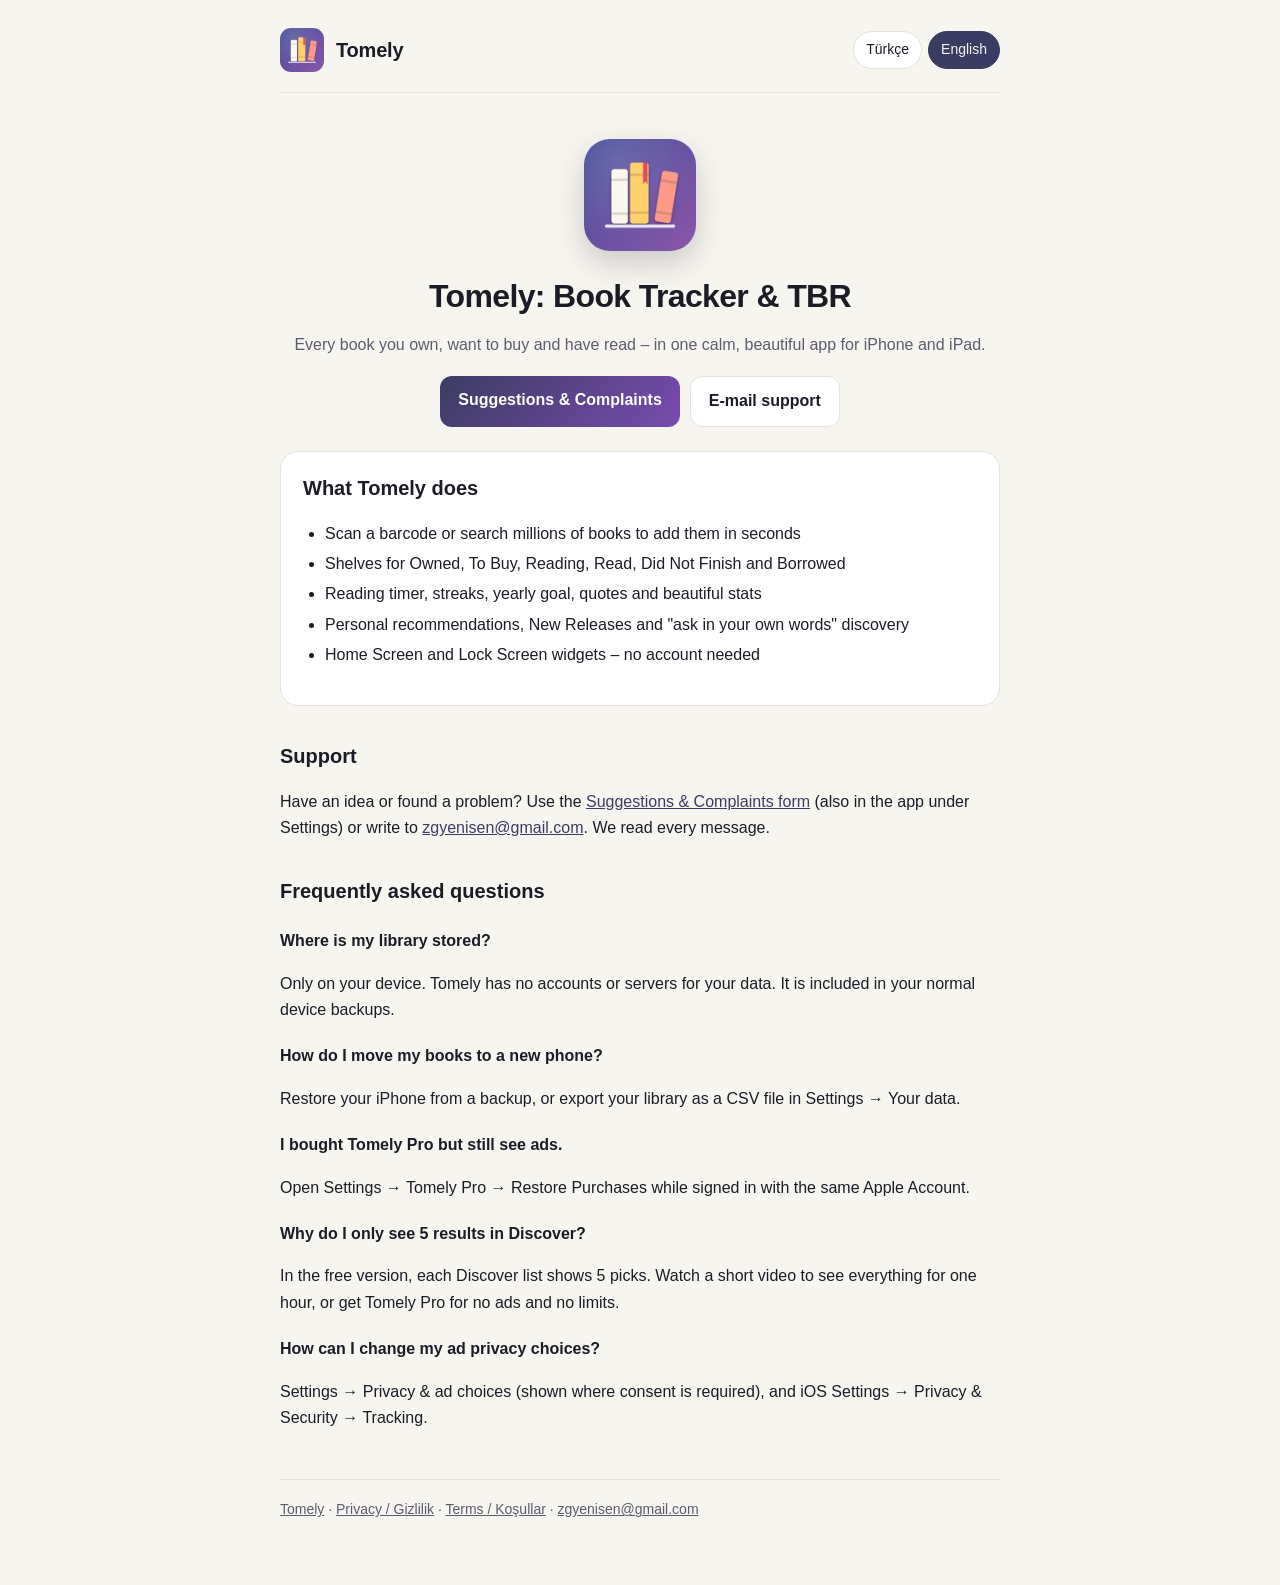
==== index.html @ a7e1a33b "Tomely support, privacy policy and terms of use (EN/TR) Co-Authored-By: Claude Opus 5.5 <noreply@ant" ====
<!doctype html>
<html lang="en">
<head>
<meta charset="utf-8">
<meta name="viewport" content="width=device-width, initial-scale=1">
<title>Tomely – Book Tracker &amp; TBR</title>
<meta name="title-en" content="Tomely – Book Tracker &amp; TBR">
<meta name="title-tr" content="Tomely – Kitap Takip &amp; Kitaplık">
<meta name="description" content="Tomely: track the books you own, want to buy and have read. Support, privacy policy and terms.">
<link rel="icon" href="icon.png">
<link rel="stylesheet" href="style.css">
<script src="lang.js"></script>
</head>
<body>
<div class="wrap">
<header class="top">
  <a class="brand" href="./"><img src="icon.png" alt=""><span>Tomely</span></a>
  <nav class="lang" aria-label="Language">
    <button data-set="tr" aria-pressed="false">Türkçe</button>
    <button data-set="en" aria-pressed="true">English</button>
  </nav>
</header>

<main data-lang="en">
<section class="hero">
  <img src="icon.png" alt="Tomely app icon">
  <h1>Tomely: Book Tracker &amp; TBR</h1>
  <p class="muted">Every book you own, want to buy and have read – in one calm, beautiful app for iPhone and iPad.</p>
  <div class="buttons">
    <a class="btn" href="https://forms.gle/RzExrVsKpRyE6CgN7">Suggestions &amp; Complaints</a>
    <a class="btn secondary" href="mailto:zgyenisen@gmail.com?subject=Tomely%20Support">E-mail support</a>
  </div>
</section>

<div class="card">
<h2 style="margin-top:0">What Tomely does</h2>
<ul>
  <li>Scan a barcode or search millions of books to add them in seconds</li>
  <li>Shelves for Owned, To Buy, Reading, Read, Did Not Finish and Borrowed</li>
  <li>Reading timer, streaks, yearly goal, quotes and beautiful stats</li>
  <li>Personal recommendations, New Releases and "ask in your own words" discovery</li>
  <li>Home Screen and Lock Screen widgets – no account needed</li>
</ul>
</div>

<h2>Support</h2>
<p>Have an idea or found a problem? Use the <a href="https://forms.gle/RzExrVsKpRyE6CgN7">Suggestions &amp; Complaints form</a> (also in the app under Settings) or write to <a href="mailto:zgyenisen@gmail.com">zgyenisen@gmail.com</a>. We read every message.</p>

<h2>Frequently asked questions</h2>
<h3>Where is my library stored?</h3>
<p>Only on your device. Tomely has no accounts or servers for your data. It is included in your normal device backups.</p>
<h3>How do I move my books to a new phone?</h3>
<p>Restore your iPhone from a backup, or export your library as a CSV file in Settings → Your data.</p>
<h3>I bought Tomely Pro but still see ads.</h3>
<p>Open Settings → Tomely Pro → Restore Purchases while signed in with the same Apple Account.</p>
<h3>Why do I only see 5 results in Discover?</h3>
<p>In the free version, each Discover list shows 5 picks. Watch a short video to see everything for one hour, or get Tomely Pro for no ads and no limits.</p>
<h3>How can I change my ad privacy choices?</h3>
<p>Settings → Privacy &amp; ad choices (shown where consent is required), and iOS Settings → Privacy &amp; Security → Tracking.</p>
</main>

<main data-lang="tr" hidden>
<section class="hero">
  <img src="icon.png" alt="Tomely uygulama ikonu">
  <h1>Tomely: Kitap Takip &amp; Kitaplık</h1>
  <p class="muted">Sahip olduğun, almak istediğin ve okuduğun tüm kitaplar – iPhone ve iPad için sakin ve şık bir uygulamada.</p>
  <div class="buttons">
    <a class="btn" href="https://forms.gle/RzExrVsKpRyE6CgN7">Öneriler ve Şikayetler</a>
    <a class="btn secondary" href="mailto:zgyenisen@gmail.com?subject=Tomely%20Destek">E-posta ile destek</a>
  </div>
</section>

<div class="card">
<h2 style="margin-top:0">Tomely neler yapar?</h2>
<ul>
  <li>Barkodu tara veya milyonlarca kitap arasında ara, saniyeler içinde ekle</li>
  <li>Kitaplığımda, Alınacaklar, Okuyorum, Okundu, Yarım Bıraktım ve Ödünç rafları</li>
  <li>Okuma sayacı, seriler, yıllık hedef, alıntılar ve şık istatistikler</li>
  <li>Kişisel öneriler, Yeni Çıkanlar ve "kendi cümlelerinle sor" keşfi</li>
  <li>Ana ekran ve kilit ekranı widget'ları – hesap gerekmez</li>
</ul>
</div>

<h2>Destek</h2>
<p>Bir fikrin mi var ya da bir sorun mu buldun? <a href="https://forms.gle/RzExrVsKpRyE6CgN7">Öneriler ve Şikayetler formunu</a> kullan (uygulamada Ayarlar altında da var) veya <a href="mailto:zgyenisen@gmail.com">zgyenisen@gmail.com</a> adresine yaz. Her mesajı okuyoruz.</p>

<h2>Sık sorulan sorular</h2>
<h3>Kitaplığım nerede saklanıyor?</h3>
<p>Yalnızca cihazında. Tomely'nin verilerin için hesabı veya sunucusu yoktur. Kitaplığın normal cihaz yedeklerine dahildir.</p>
<h3>Kitaplarımı yeni telefona nasıl taşırım?</h3>
<p>iPhone'unu yedekten geri yükle ya da Ayarlar → Verilerin bölümünden kitaplığını CSV olarak dışa aktar.</p>
<h3>Tomely Pro aldım ama hâlâ reklam görüyorum.</h3>
<p>Aynı Apple Hesabı ile giriş yapmışken Ayarlar → Tomely Pro → Satın Alımları Geri Yükle'ye dokun.</p>
<h3>Keşfet'te neden sadece 5 sonuç görüyorum?</h3>
<p>Ücretsiz sürümde her Keşfet listesi 5 öneri gösterir. Kısa bir video izleyerek bir saat boyunca tümünü görebilir veya reklamsız ve sınırsız kullanım için Tomely Pro alabilirsin.</p>
<h3>Reklam gizlilik tercihlerimi nasıl değiştiririm?</h3>
<p>Ayarlar → Gizlilik ve reklam tercihleri (izin gereken bölgelerde görünür) ve iOS Ayarlar → Gizlilik ve Güvenlik → İzleme.</p>
</main>

<footer>
  <a href="./">Tomely</a> · <a href="privacy.html">Privacy / Gizlilik</a> · <a href="terms.html">Terms / Koşullar</a> · <a href="mailto:zgyenisen@gmail.com">zgyenisen@gmail.com</a>
</footer>
</div>
</body>
</html>
---- style.css ----
:root {
  --bg: #f7f5f0;
  --card: #ffffff;
  --text: #1d1b26;
  --muted: #5f5b6e;
  --accent: #3b3c61;
  --accent-2: #7a4bb0;
  --border: #e6e2da;
  color-scheme: light;
}
@media (prefers-color-scheme: dark) {
  :root {
    --bg: #121118;
    --card: #1c1a24;
    --text: #efedf5;
    --muted: #a9a4b8;
    --accent: #a8a9ff;
    --accent-2: #c79bff;
    --border: #2d2a38;
    color-scheme: dark;
  }
}
* { box-sizing: border-box; }
body {
  margin: 0;
  background: var(--bg);
  color: var(--text);
  font: 16px/1.65 -apple-system, BlinkMacSystemFont, "SF Pro Text", "Segoe UI", Roboto, sans-serif;
  -webkit-font-smoothing: antialiased;
}
.wrap { max-width: 760px; margin: 0 auto; padding: 28px 20px 64px; }
header.top {
  display: flex; align-items: center; justify-content: space-between; gap: 12px;
  padding-bottom: 20px; border-bottom: 1px solid var(--border); margin-bottom: 28px;
}
.brand { display: flex; align-items: center; gap: 12px; text-decoration: none; color: inherit; }
.brand img { width: 44px; height: 44px; border-radius: 11px; }
.brand span { font-weight: 700; font-size: 20px; letter-spacing: -0.01em; }
.lang { display: flex; gap: 6px; }
.lang button {
  border: 1px solid var(--border); background: var(--card); color: var(--text);
  padding: 6px 12px; border-radius: 999px; font: inherit; font-size: 14px; cursor: pointer;
}
.lang button[aria-pressed="true"] { background: var(--accent); border-color: var(--accent); color: var(--bg); }
h1 { font-size: 32px; line-height: 1.2; margin: 0 0 6px; letter-spacing: -0.02em; }
h2 { font-size: 20px; margin: 34px 0 8px; }
h3 { font-size: 16px; margin: 20px 0 4px; }
p, li { color: var(--text); }
.muted { color: var(--muted); }
a { color: var(--accent); }
ul { padding-left: 22px; }
li { margin: 4px 0; }
.card {
  background: var(--card); border: 1px solid var(--border); border-radius: 18px;
  padding: 20px 22px; margin: 16px 0;
}
.hero { text-align: center; padding: 18px 0 8px; }
.hero img { width: 112px; height: 112px; border-radius: 26px; box-shadow: 0 12px 30px rgba(0,0,0,.18); }
.hero h1 { margin-top: 18px; }
.buttons { display: flex; flex-wrap: wrap; gap: 10px; justify-content: center; margin-top: 18px; }
.btn {
  display: inline-block; padding: 11px 18px; border-radius: 12px; text-decoration: none; font-weight: 600;
  background: linear-gradient(135deg, var(--accent), var(--accent-2)); color: #fff;
}
.btn.secondary { background: var(--card); color: var(--text); border: 1px solid var(--border); }
table { width: 100%; border-collapse: collapse; font-size: 15px; }
th, td { text-align: left; padding: 10px 8px; border-bottom: 1px solid var(--border); vertical-align: top; }
th { color: var(--muted); font-weight: 600; }
.table-wrap { overflow-x: auto; }
footer { margin-top: 48px; padding-top: 18px; border-top: 1px solid var(--border); font-size: 14px; color: var(--muted); }
footer a { color: var(--muted); }
[hidden] { display: none !important; }
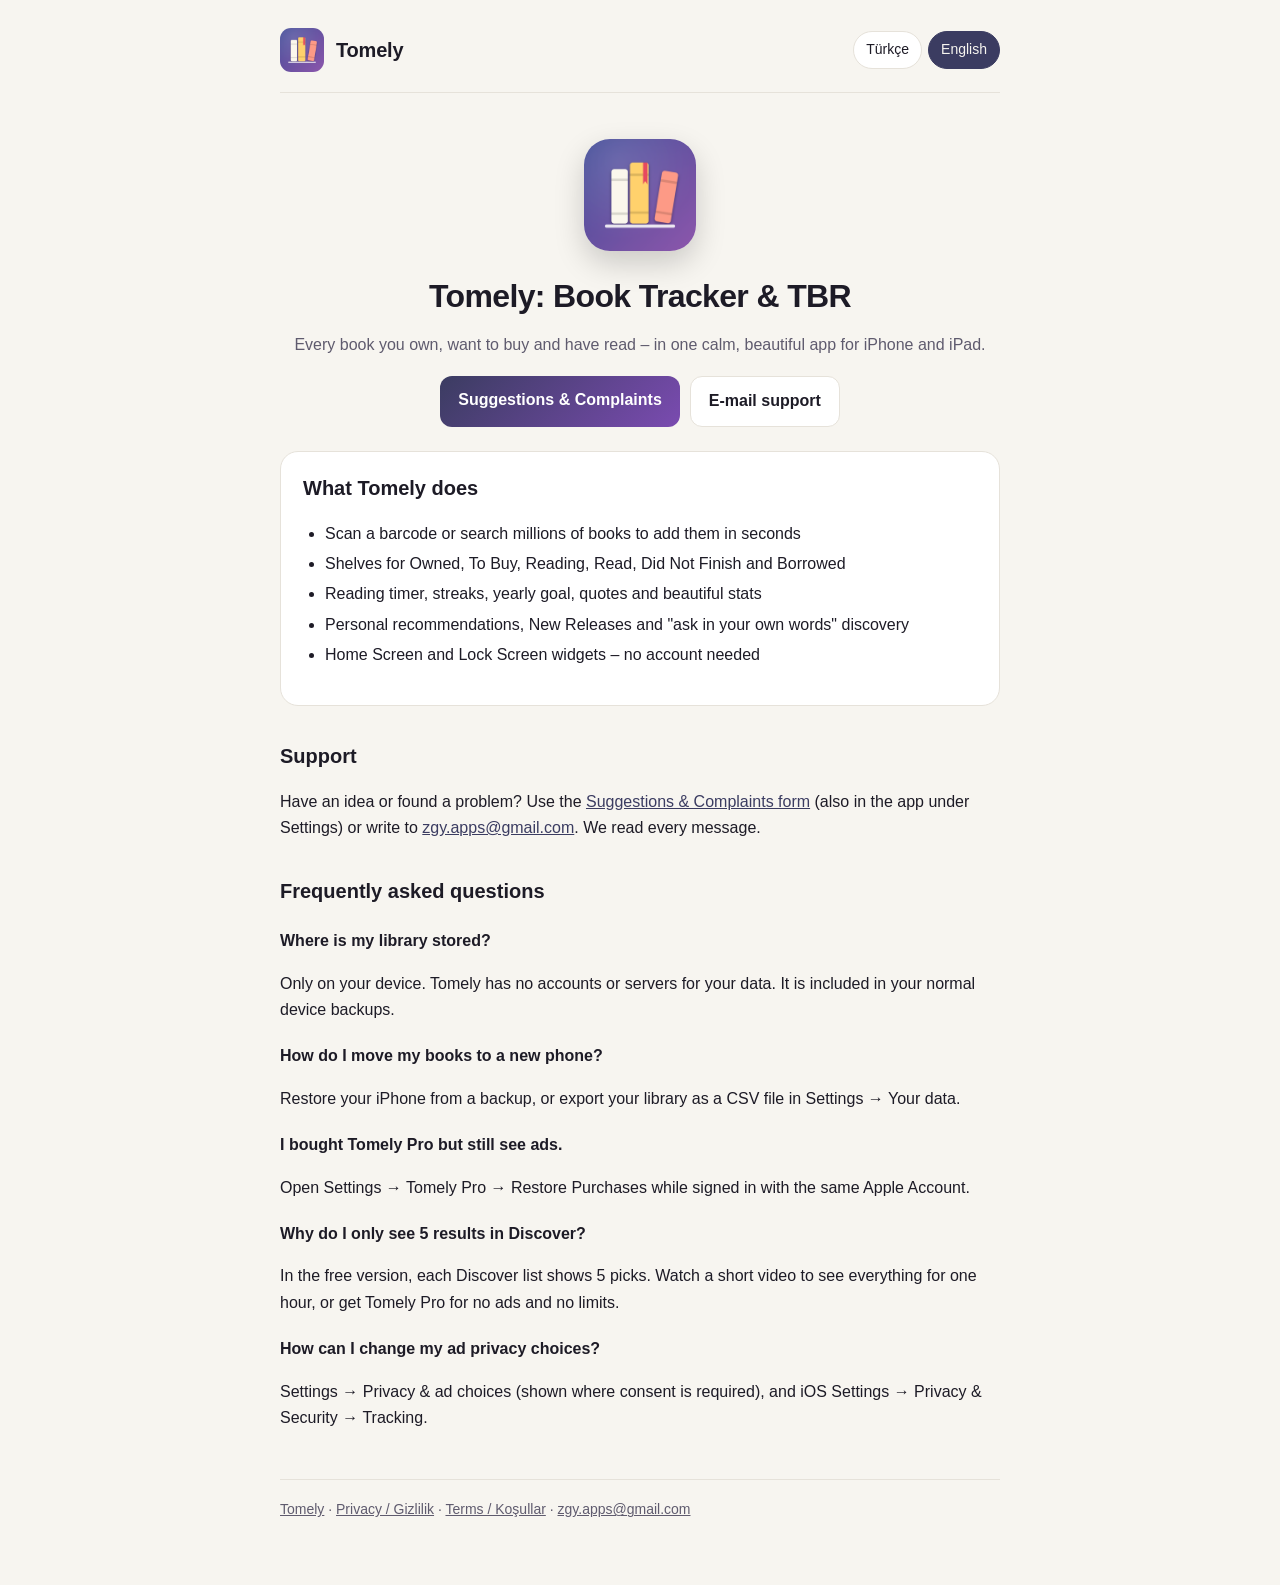
==== commit 5c253648: "Update support e-mail address Co-Authored-By: Claude Opus 5.5 <noreply@anthropic.com>" ====
--- a/index.html
+++ b/index.html
@@ -28,7 +28,7 @@
   <p class="muted">Every book you own, want to buy and have read – in one calm, beautiful app for iPhone and iPad.</p>
   <div class="buttons">
     <a class="btn" href="https://forms.gle/RzExrVsKpRyE6CgN7">Suggestions &amp; Complaints</a>
-    <a class="btn secondary" href="mailto:zgyenisen@gmail.com?subject=Tomely%20Support">E-mail support</a>
+    <a class="btn secondary" href="mailto:zgy.apps@gmail.com?subject=Tomely%20Support">E-mail support</a>
   </div>
 </section>
 
@@ -44,7 +44,7 @@
 </div>
 
 <h2>Support</h2>
-<p>Have an idea or found a problem? Use the <a href="https://forms.gle/RzExrVsKpRyE6CgN7">Suggestions &amp; Complaints form</a> (also in the app under Settings) or write to <a href="mailto:zgyenisen@gmail.com">zgyenisen@gmail.com</a>. We read every message.</p>
+<p>Have an idea or found a problem? Use the <a href="https://forms.gle/RzExrVsKpRyE6CgN7">Suggestions &amp; Complaints form</a> (also in the app under Settings) or write to <a href="mailto:zgy.apps@gmail.com">zgy.apps@gmail.com</a>. We read every message.</p>
 
 <h2>Frequently asked questions</h2>
 <h3>Where is my library stored?</h3>
@@ -66,7 +66,7 @@
   <p class="muted">Sahip olduğun, almak istediğin ve okuduğun tüm kitaplar – iPhone ve iPad için sakin ve şık bir uygulamada.</p>
   <div class="buttons">
     <a class="btn" href="https://forms.gle/RzExrVsKpRyE6CgN7">Öneriler ve Şikayetler</a>
-    <a class="btn secondary" href="mailto:zgyenisen@gmail.com?subject=Tomely%20Destek">E-posta ile destek</a>
+    <a class="btn secondary" href="mailto:zgy.apps@gmail.com?subject=Tomely%20Destek">E-posta ile destek</a>
   </div>
 </section>
 
@@ -82,7 +82,7 @@
 </div>
 
 <h2>Destek</h2>
-<p>Bir fikrin mi var ya da bir sorun mu buldun? <a href="https://forms.gle/RzExrVsKpRyE6CgN7">Öneriler ve Şikayetler formunu</a> kullan (uygulamada Ayarlar altında da var) veya <a href="mailto:zgyenisen@gmail.com">zgyenisen@gmail.com</a> adresine yaz. Her mesajı okuyoruz.</p>
+<p>Bir fikrin mi var ya da bir sorun mu buldun? <a href="https://forms.gle/RzExrVsKpRyE6CgN7">Öneriler ve Şikayetler formunu</a> kullan (uygulamada Ayarlar altında da var) veya <a href="mailto:zgy.apps@gmail.com">zgy.apps@gmail.com</a> adresine yaz. Her mesajı okuyoruz.</p>
 
 <h2>Sık sorulan sorular</h2>
 <h3>Kitaplığım nerede saklanıyor?</h3>
@@ -98,7 +98,7 @@
 </main>
 
 <footer>
-  <a href="./">Tomely</a> · <a href="privacy.html">Privacy / Gizlilik</a> · <a href="terms.html">Terms / Koşullar</a> · <a href="mailto:zgyenisen@gmail.com">zgyenisen@gmail.com</a>
+  <a href="./">Tomely</a> · <a href="privacy.html">Privacy / Gizlilik</a> · <a href="terms.html">Terms / Koşullar</a> · <a href="mailto:zgy.apps@gmail.com">zgy.apps@gmail.com</a>
 </footer>
 </div>
 </body>
